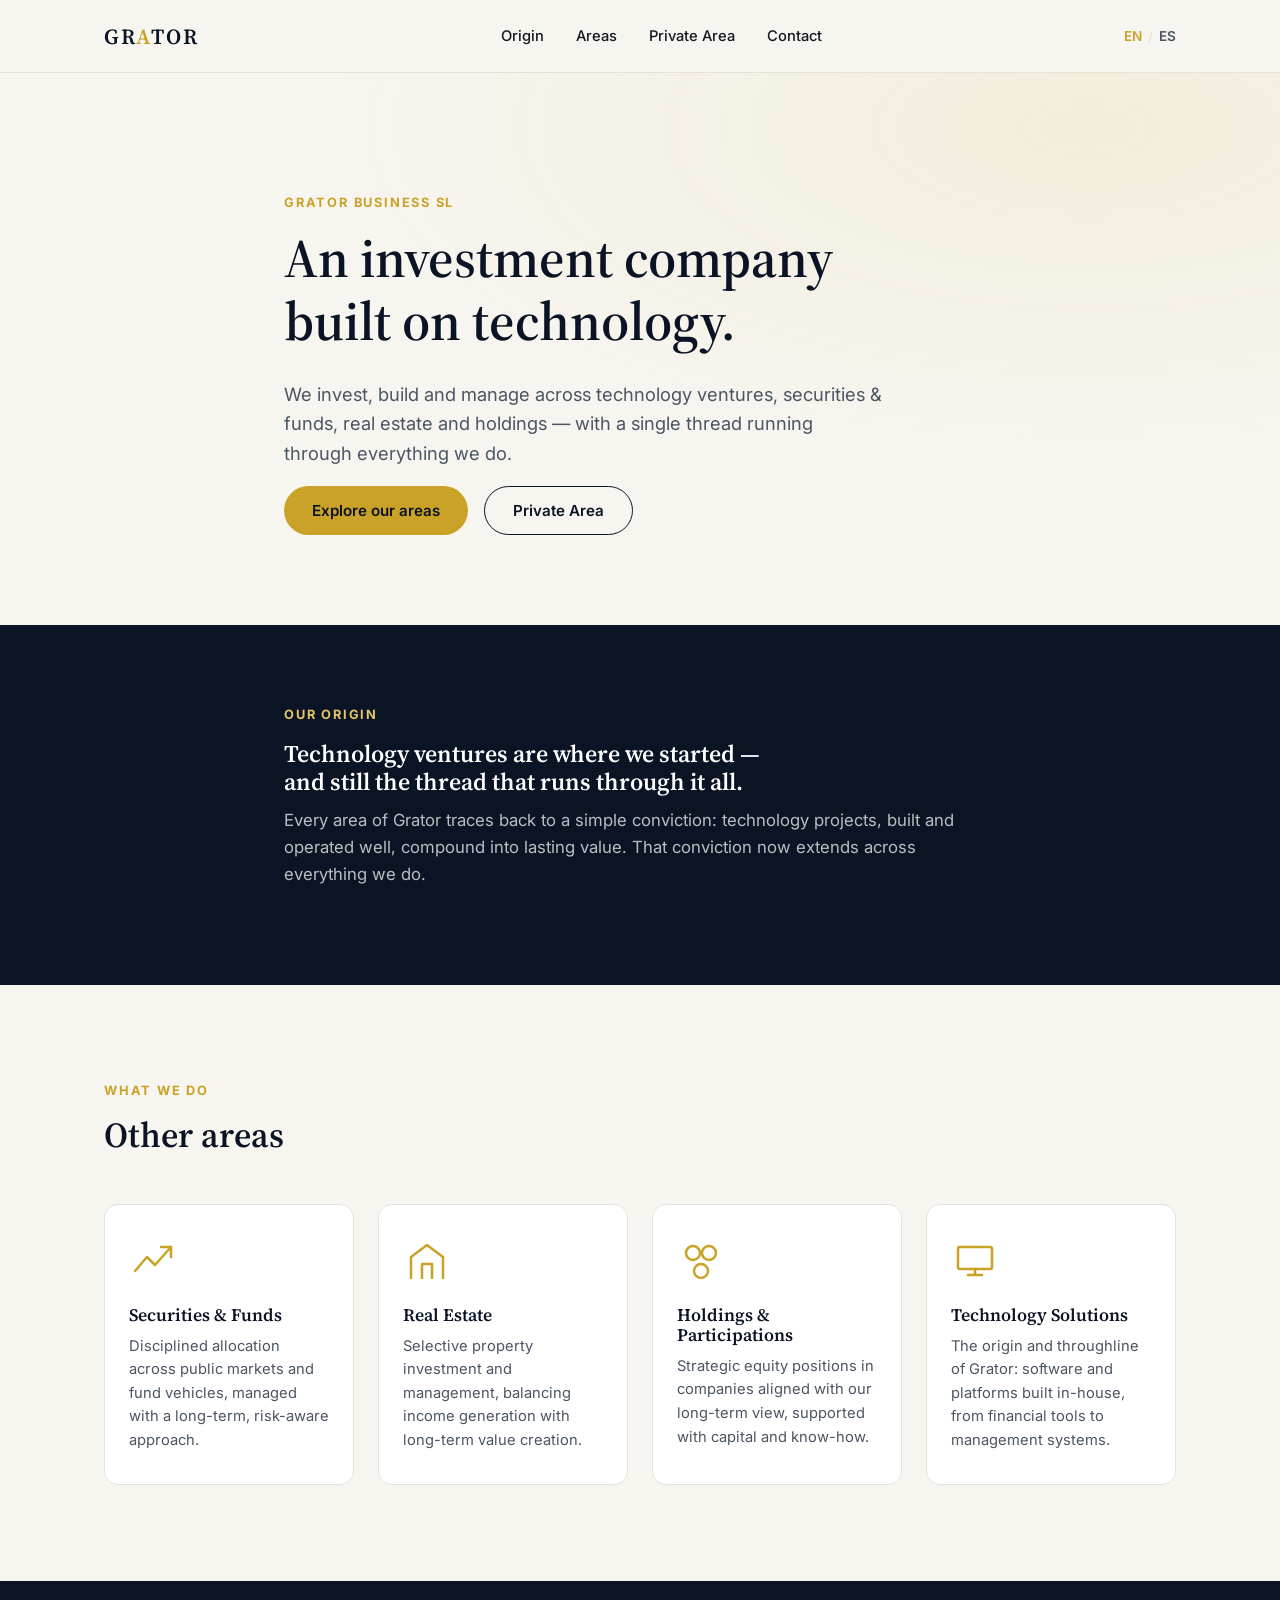
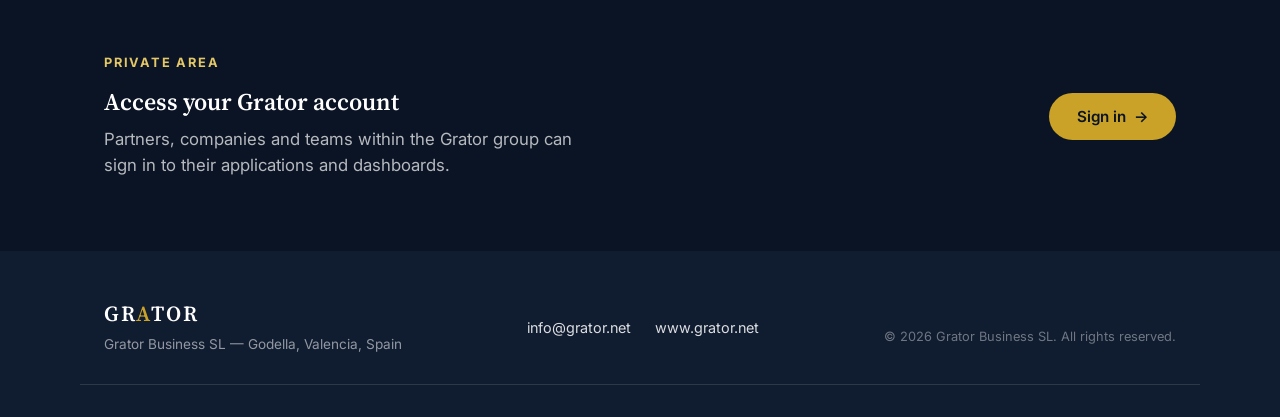
==== index.html @ 90c00764 "Add generic bilingual Grator corporate site (EN default, ES) Static homepage for grator.net based on" ====
<!doctype html>
<html lang="en">
<head>
<meta charset="UTF-8">
<meta name="viewport" content="width=device-width, initial-scale=1">
<title>Grator — Investment Company</title>
<meta name="description" content="Grator is an investment company born from technology ventures, active in securities &amp; funds, real estate, holdings and technology solutions.">
<meta property="og:title" content="Grator — Investment Company">
<meta property="og:description" content="An investment company built on technology. Securities &amp; funds, real estate, holdings and technology solutions.">
<meta property="og:type" content="website">
<link rel="icon" href="data:image/svg+xml,%3Csvg xmlns='http://www.w3.org/2000/svg' viewBox='0 0 64 64'%3E%3Crect width='64' height='64' rx='12' fill='%230B1424'/%3E%3Ctext x='32' y='43' font-family='Georgia,serif' font-size='34' fill='%23C9A227' text-anchor='middle'%3EG%3C/text%3E%3C/svg%3E">
<link rel="preconnect" href="https://fonts.googleapis.com">
<link rel="preconnect" href="https://fonts.gstatic.com" crossorigin>
<link href="https://fonts.googleapis.com/css2?family=Source+Serif+4:wght@500;600&family=Inter:wght@400;500;600;700&display=swap" rel="stylesheet">
<link rel="stylesheet" href="/assets/style.css">
</head>
<body>

<header class="site-header">
  <div class="wrap header-row">
    <a href="/" class="logo">GR<span>A</span>TOR</a>
    <nav class="main-nav" id="mainNav">
      <a href="#origin">Origin</a>
      <a href="#areas">Areas</a>
      <a href="#private">Private Area</a>
      <a href="#contact">Contact</a>
    </nav>
    <div class="header-actions">
      <div class="lang-switch" aria-label="Language selector">
        <a href="/" class="active">EN</a>
        <span>/</span>
        <a href="/es/">ES</a>
      </div>
      <button class="nav-toggle" id="navToggle" aria-label="Toggle menu" aria-expanded="false">
        <span></span><span></span><span></span>
      </button>
    </div>
  </div>
</header>

<main>

  <section class="hero">
    <div class="wrap hero-inner">
      <p class="eyebrow">Grator Business SL</p>
      <h1>An investment company<br>built on technology.</h1>
      <p class="hero-lead">We invest, build and manage across technology ventures, securities &amp; funds, real estate and holdings — with a single thread running through everything we do.</p>
      <div class="hero-actions">
        <a href="#areas" class="btn btn-primary">Explore our areas</a>
        <a href="#private" class="btn btn-ghost">Private Area</a>
      </div>
    </div>
  </section>

  <section id="origin" class="origin">
    <div class="wrap origin-inner">
      <p class="eyebrow">Our origin</p>
      <h2>Technology ventures are where we started —<br>and still the thread that runs through it all.</h2>
      <p class="section-lead">Every area of Grator traces back to a simple conviction: technology projects, built and operated well, compound into lasting value. That conviction now extends across everything we do.</p>
    </div>
  </section>

  <section id="areas" class="areas">
    <div class="wrap">
      <p class="eyebrow">What we do</p>
      <h2>Other areas</h2>
      <div class="area-grid">

        <article class="area-card">
          <div class="area-icon" aria-hidden="true">
            <svg viewBox="0 0 48 48" fill="none"><path d="M6 34 L18 20 L26 28 L42 10" stroke="currentColor" stroke-width="2.5" stroke-linecap="round" stroke-linejoin="round"/><path d="M32 10h10v10" stroke="currentColor" stroke-width="2.5" stroke-linecap="round" stroke-linejoin="round"/></svg>
          </div>
          <h3>Securities &amp; Funds</h3>
          <p>Disciplined allocation across public markets and fund vehicles, managed with a long-term, risk-aware approach.</p>
        </article>

        <article class="area-card">
          <div class="area-icon" aria-hidden="true">
            <svg viewBox="0 0 48 48" fill="none"><path d="M8 42V20L24 8l16 12v22" stroke="currentColor" stroke-width="2.5" stroke-linejoin="round"/><path d="M19 42V27h10v15" stroke="currentColor" stroke-width="2.5" stroke-linejoin="round"/></svg>
          </div>
          <h3>Real Estate</h3>
          <p>Selective property investment and management, balancing income generation with long-term value creation.</p>
        </article>

        <article class="area-card">
          <div class="area-icon" aria-hidden="true">
            <svg viewBox="0 0 48 48" fill="none"><circle cx="16" cy="16" r="7" stroke="currentColor" stroke-width="2.5"/><circle cx="32" cy="16" r="7" stroke="currentColor" stroke-width="2.5"/><circle cx="24" cy="34" r="7" stroke="currentColor" stroke-width="2.5"/></svg>
          </div>
          <h3>Holdings &amp; Participations</h3>
          <p>Strategic equity positions in companies aligned with our long-term view, supported with capital and know-how.</p>
        </article>

        <article class="area-card">
          <div class="area-icon" aria-hidden="true">
            <svg viewBox="0 0 48 48" fill="none"><rect x="7" y="10" width="34" height="22" rx="2" stroke="currentColor" stroke-width="2.5"/><path d="M17 38h14M24 32v6" stroke="currentColor" stroke-width="2.5" stroke-linecap="round"/></svg>
          </div>
          <h3>Technology Solutions</h3>
          <p>The origin and throughline of Grator: software and platforms built in-house, from financial tools to management systems.</p>
        </article>

      </div>
    </div>
  </section>

  <section id="private" class="private-cta">
    <div class="wrap private-inner">
      <div>
        <p class="eyebrow eyebrow-light">Private Area</p>
        <h2>Access your Grator account</h2>
        <p class="section-lead light">Partners, companies and teams within the Grator group can sign in to their applications and dashboards.</p>
      </div>
      <a href="https://cuenta.grator.net" class="btn btn-primary" target="_blank" rel="noopener">Sign in <span aria-hidden="true">&rarr;</span></a>
    </div>
  </section>

</main>

<footer id="contact" class="site-footer">
  <div class="wrap footer-inner">
    <div class="footer-brand">
      <span class="logo">GR<span>A</span>TOR</span>
      <p>Grator Business SL — Godella, Valencia, Spain</p>
    </div>
    <div class="footer-contact">
      <a href="mailto:info@grator.net">info@grator.net</a>
      <a href="https://www.grator.net">www.grator.net</a>
    </div>
    <p class="footer-copy">&copy; <span id="year"></span> Grator Business SL. All rights reserved.</p>
  </div>
</footer>

<script src="/assets/script.js"></script>
</body>
</html>
---- assets/style.css ----
:root{
  --navy: #0B1424;
  --navy-2: #101c30;
  --gold: #C9A227;
  --gold-light: #E4C766;
  --paper: #F7F5F0;
  --ink: #14181f;
  --ink-soft: #4b5563;
  --line: #e6e2d8;
  --radius: 14px;
  --serif: "Source Serif 4", Georgia, serif;
  --sans: "Inter", -apple-system, BlinkMacSystemFont, "Segoe UI", sans-serif;
}

*{box-sizing:border-box;}
html{scroll-behavior:smooth;}
body{
  margin:0;
  font-family:var(--sans);
  color:var(--ink);
  background:var(--paper);
  -webkit-font-smoothing:antialiased;
}
h1,h2,h3{
  font-family:var(--serif);
  font-weight:600;
  line-height:1.15;
  margin:0 0 .5em;
  color:var(--navy);
}
p{line-height:1.6;color:var(--ink-soft);margin:0 0 1em;}
a{color:inherit;text-decoration:none;}
img{max-width:100%;display:block;}

.wrap{
  max-width:1120px;
  margin:0 auto;
  padding:0 24px;
}

/* Header */
.site-header{
  position:sticky;
  top:0;
  z-index:50;
  background:rgba(247,245,240,.9);
  backdrop-filter:blur(8px);
  border-bottom:1px solid var(--line);
}
.header-row{
  display:flex;
  align-items:center;
  justify-content:space-between;
  height:72px;
}
.logo{
  font-family:var(--serif);
  font-weight:600;
  font-size:1.35rem;
  letter-spacing:.08em;
  color:var(--navy);
}
.logo span{color:var(--gold);}
.main-nav{
  display:flex;
  gap:32px;
}
.main-nav a{
  font-size:.92rem;
  font-weight:500;
  color:var(--ink);
  transition:color .15s;
}
.main-nav a:hover{color:var(--gold);}
.header-actions{
  display:flex;
  align-items:center;
  gap:20px;
}
.lang-switch{
  display:flex;
  align-items:center;
  gap:6px;
  font-size:.85rem;
  font-weight:600;
  color:var(--ink-soft);
}
.lang-switch a.active{color:var(--gold);}
.lang-switch span{color:var(--line);}
.nav-toggle{
  display:none;
  flex-direction:column;
  justify-content:center;
  gap:5px;
  width:32px;
  height:32px;
  background:none;
  border:none;
  cursor:pointer;
  padding:0;
}
.nav-toggle span{
  display:block;
  height:2px;
  background:var(--navy);
  border-radius:2px;
}

/* Buttons */
.btn{
  display:inline-flex;
  align-items:center;
  gap:8px;
  padding:14px 28px;
  border-radius:999px;
  font-weight:600;
  font-size:.95rem;
  white-space:nowrap;
  transition:transform .15s, box-shadow .15s, background .15s, color .15s;
}
.btn-primary{
  background:var(--gold);
  color:var(--navy);
}
.btn-primary:hover{
  background:var(--gold-light);
  transform:translateY(-1px);
  box-shadow:0 8px 20px rgba(201,162,39,.35);
}
.btn-ghost{
  background:transparent;
  color:var(--navy);
  border:1.5px solid var(--navy);
}
.btn-ghost:hover{
  background:var(--navy);
  color:#fff;
}
.private-cta .btn-primary{color:var(--navy);}

.eyebrow{
  font-size:.8rem;
  font-weight:700;
  letter-spacing:.14em;
  text-transform:uppercase;
  color:var(--gold);
  margin:0 0 14px;
}
.eyebrow-light{color:var(--gold-light);}

/* Hero */
.hero{
  padding:120px 0 90px;
  background:
    radial-gradient(60% 60% at 85% 10%, rgba(201,162,39,.10), transparent),
    var(--paper);
}
.hero-inner{max-width:760px;}
.hero h1{
  font-size:clamp(2.2rem, 5vw, 3.4rem);
}
.hero-lead{
  font-size:1.15rem;
  max-width:600px;
}
.hero-actions{
  display:flex;
  gap:16px;
  flex-wrap:wrap;
  margin-top:8px;
}

/* Origin */
.origin{
  padding:80px 0;
  background:var(--navy);
}
.origin .eyebrow{color:var(--gold-light);}
.origin h2, .origin p{color:#fff;}
.origin p{color:rgba(255,255,255,.72);}
.origin-inner{max-width:760px;}
.section-lead{font-size:1.05rem;}

/* Areas */
.areas{padding:96px 0;}
.areas > .wrap > h2{font-size:clamp(1.7rem,3vw,2.2rem);}
.area-grid{
  display:grid;
  grid-template-columns:repeat(4,1fr);
  gap:24px;
  margin-top:48px;
}
.area-card{
  background:#fff;
  border:1px solid var(--line);
  border-radius:var(--radius);
  padding:32px 24px;
  transition:transform .18s, box-shadow .18s;
}
.area-card:hover{
  transform:translateY(-4px);
  box-shadow:0 16px 32px rgba(11,20,36,.08);
}
.area-icon{
  width:48px;height:48px;
  color:var(--gold);
  margin-bottom:20px;
}
.area-icon svg{width:100%;height:100%;}
.area-card h3{
  font-size:1.1rem;
  margin-bottom:10px;
}
.area-card p{
  font-size:.92rem;
  margin:0;
}

/* Private CTA */
.private-cta{
  background:var(--navy);
  padding:72px 0;
}
.private-inner{
  display:flex;
  align-items:center;
  justify-content:space-between;
  gap:32px;
  flex-wrap:wrap;
}
.private-cta h2{color:#fff;margin-bottom:10px;}
.section-lead.light{color:rgba(255,255,255,.7);margin:0;max-width:480px;}

/* Footer */
.site-footer{
  background:var(--navy-2);
  padding:48px 0 32px;
}
.footer-inner{
  display:flex;
  flex-wrap:wrap;
  align-items:center;
  justify-content:space-between;
  gap:16px;
  border-bottom:1px solid rgba(255,255,255,.12);
  padding-bottom:28px;
}
.footer-brand .logo{color:#fff;}
.footer-brand p{
  color:rgba(255,255,255,.55);
  font-size:.85rem;
  margin:6px 0 0;
}
.footer-contact{
  display:flex;
  gap:24px;
  font-size:.9rem;
}
.footer-contact a{color:rgba(255,255,255,.85);}
.footer-contact a:hover{color:var(--gold-light);}
.footer-copy{
  color:rgba(255,255,255,.4);
  font-size:.8rem;
  text-align:center;
  margin:20px 0 0;
}

@media (max-width: 860px){
  .area-grid{grid-template-columns:repeat(2,1fr);}
}

@media (max-width: 720px){
  .main-nav{
    position:absolute;
    top:72px;
    left:0;right:0;
    background:var(--paper);
    border-bottom:1px solid var(--line);
    flex-direction:column;
    gap:0;
    padding:8px 24px 16px;
    display:none;
  }
  .main-nav.open{display:flex;}
  .main-nav a{padding:12px 0;border-bottom:1px solid var(--line);}
  .main-nav a:last-child{border-bottom:none;}
  .nav-toggle{display:flex;}
  .private-inner{flex-direction:column;align-items:flex-start;}
}

@media (max-width: 560px){
  .area-grid{grid-template-columns:1fr;}
  .hero{padding:96px 0 64px;}
}
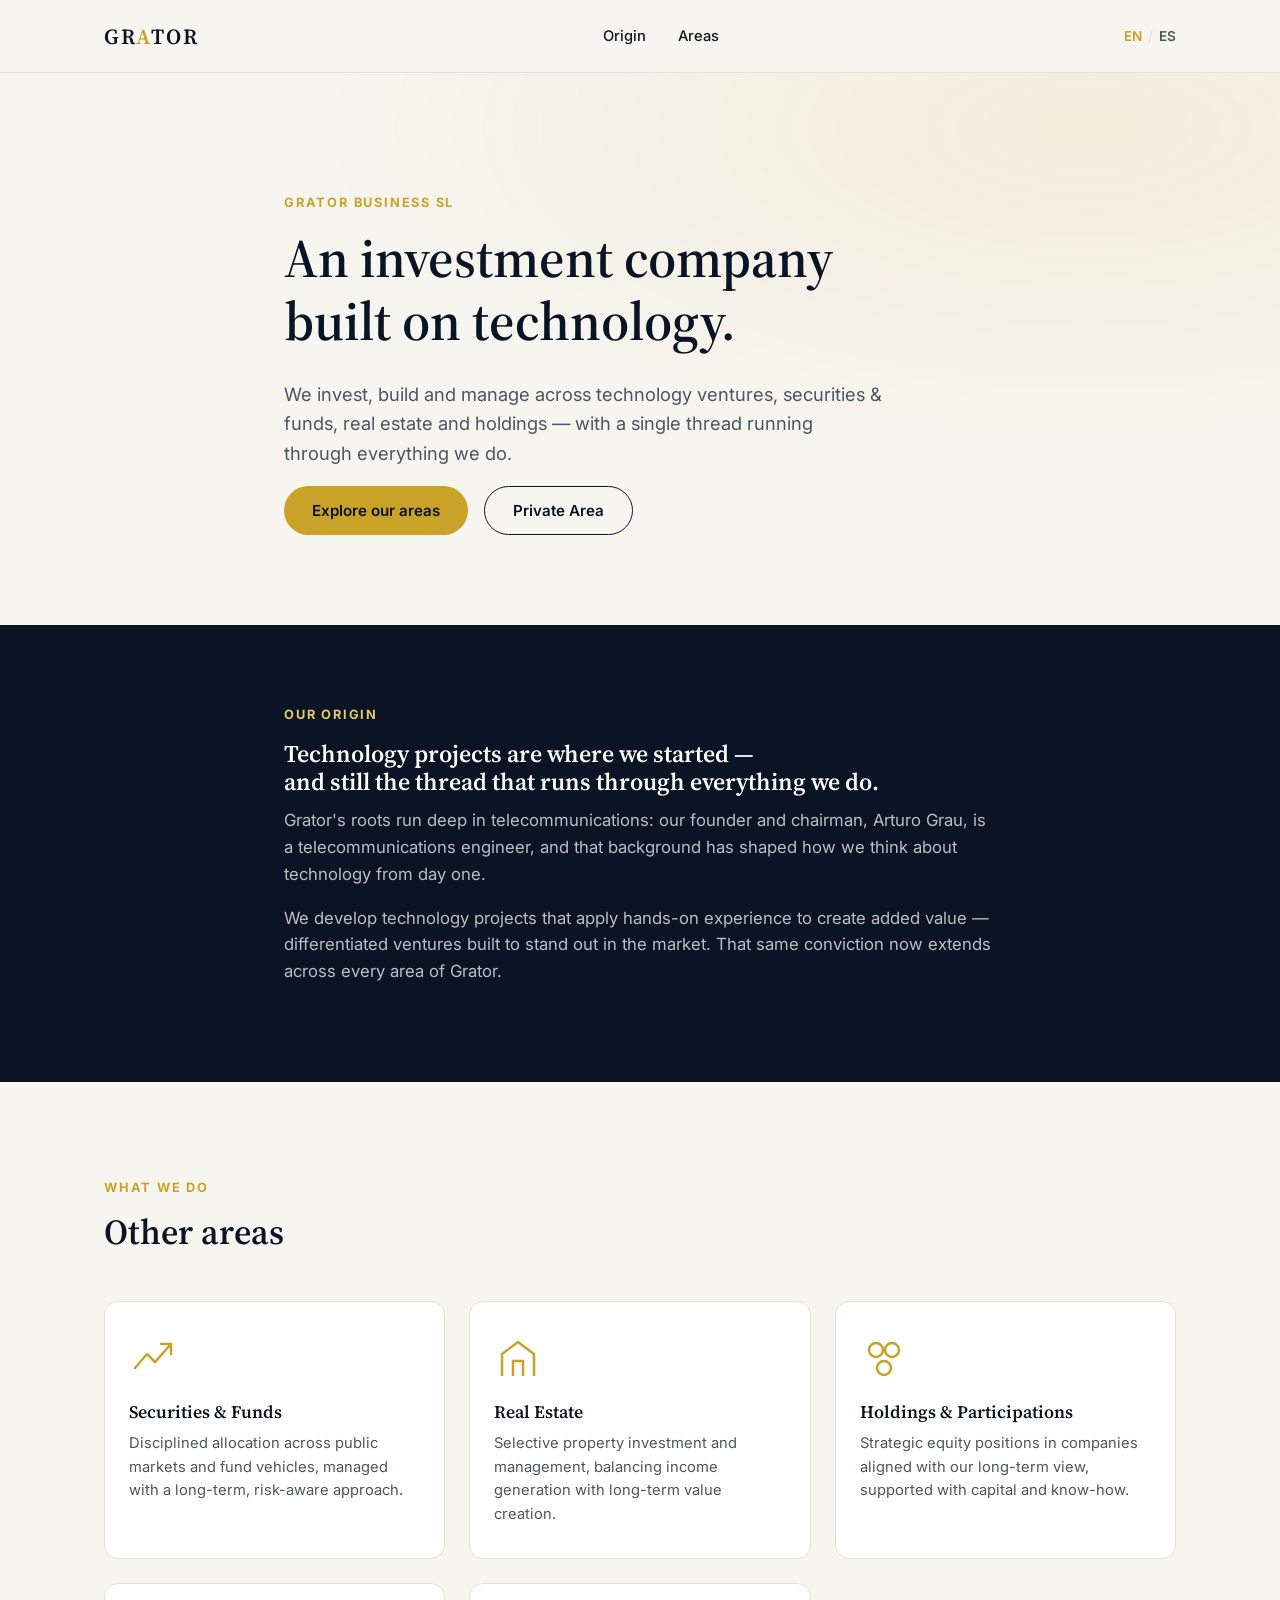
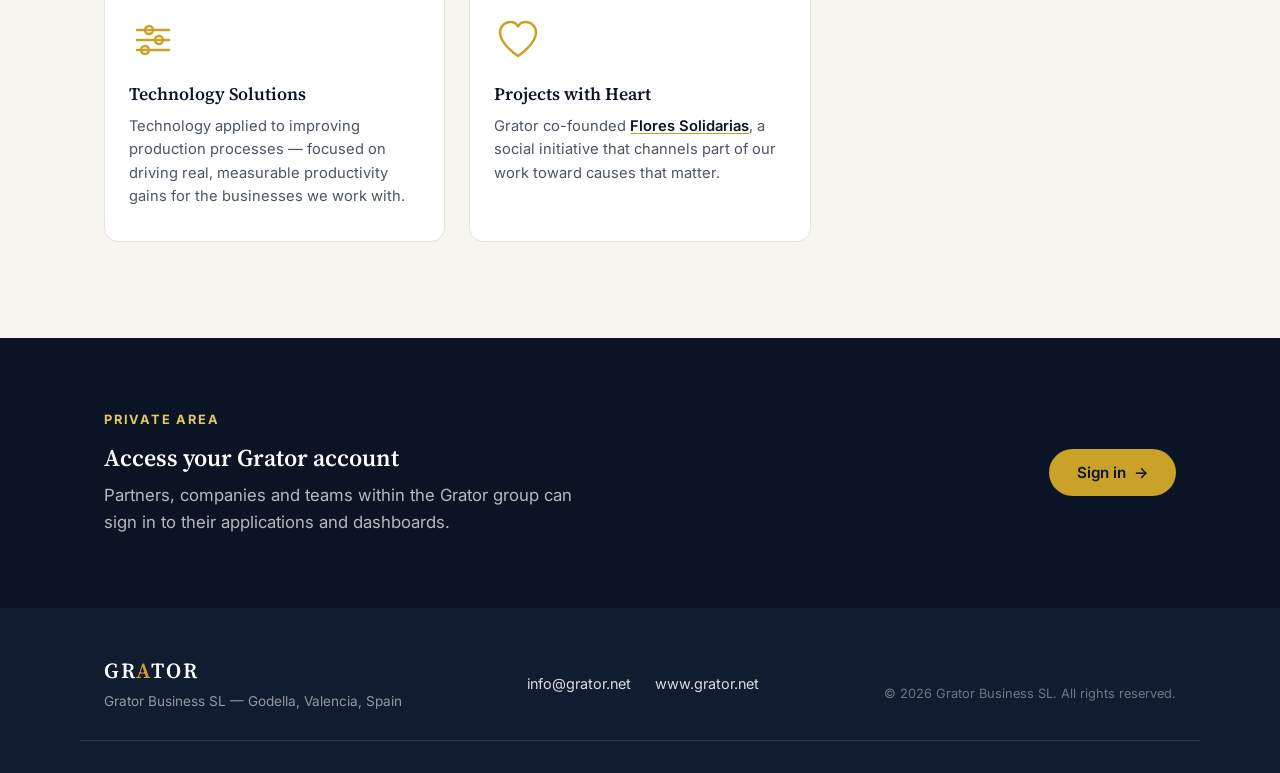
==== commit de564cf3: "Refine content per feedback: origin story, new areas, trim nav - Origin section now covers the telec" ====
--- a/index.html
+++ b/index.html
@@ -22,8 +22,6 @@
     <nav class="main-nav" id="mainNav">
       <a href="#origin">Origin</a>
       <a href="#areas">Areas</a>
-      <a href="#private">Private Area</a>
-      <a href="#contact">Contact</a>
     </nav>
     <div class="header-actions">
       <div class="lang-switch" aria-label="Language selector">
@@ -55,8 +53,9 @@
   <section id="origin" class="origin">
     <div class="wrap origin-inner">
       <p class="eyebrow">Our origin</p>
-      <h2>Technology ventures are where we started —<br>and still the thread that runs through it all.</h2>
-      <p class="section-lead">Every area of Grator traces back to a simple conviction: technology projects, built and operated well, compound into lasting value. That conviction now extends across everything we do.</p>
+      <h2>Technology projects are where we started —<br>and still the thread that runs through everything we do.</h2>
+      <p class="section-lead">Grator's roots run deep in telecommunications: our founder and chairman, Arturo Grau, is a telecommunications engineer, and that background has shaped how we think about technology from day one.</p>
+      <p class="section-lead">We develop technology projects that apply hands-on experience to create added value — differentiated ventures built to stand out in the market. That same conviction now extends across every area of Grator.</p>
     </div>
   </section>
 
@@ -92,10 +91,18 @@
 
         <article class="area-card">
           <div class="area-icon" aria-hidden="true">
-            <svg viewBox="0 0 48 48" fill="none"><rect x="7" y="10" width="34" height="22" rx="2" stroke="currentColor" stroke-width="2.5"/><path d="M17 38h14M24 32v6" stroke="currentColor" stroke-width="2.5" stroke-linecap="round"/></svg>
+            <svg viewBox="0 0 48 48" fill="none"><line x1="8" y1="14" x2="40" y2="14" stroke="currentColor" stroke-width="2.5" stroke-linecap="round"/><circle cx="20" cy="14" r="4" stroke="currentColor" stroke-width="2.5"/><line x1="8" y1="24" x2="40" y2="24" stroke="currentColor" stroke-width="2.5" stroke-linecap="round"/><circle cx="30" cy="24" r="4" stroke="currentColor" stroke-width="2.5"/><line x1="8" y1="34" x2="40" y2="34" stroke="currentColor" stroke-width="2.5" stroke-linecap="round"/><circle cx="16" cy="34" r="4" stroke="currentColor" stroke-width="2.5"/></svg>
           </div>
           <h3>Technology Solutions</h3>
-          <p>The origin and throughline of Grator: software and platforms built in-house, from financial tools to management systems.</p>
+          <p>Technology applied to improving production processes — focused on driving real, measurable productivity gains for the businesses we work with.</p>
+        </article>
+
+        <article class="area-card">
+          <div class="area-icon" aria-hidden="true">
+            <svg viewBox="0 0 48 48" fill="none"><path d="M24 40 C24 40 6 28 6 16.5 C6 10 11 6 16.5 6 C20 6 22.8 8 24 10.5 C25.2 8 28 6 31.5 6 C37 6 42 10 42 16.5 C42 28 24 40 24 40 Z" stroke="currentColor" stroke-width="2.5" stroke-linejoin="round"/></svg>
+          </div>
+          <h3>Projects with Heart</h3>
+          <p>Grator co-founded <a href="https://www.floressolidarias.org" target="_blank" rel="noopener">Flores Solidarias</a>, a social initiative that channels part of our work toward causes that matter.</p>
         </article>
 
       </div>
--- a/assets/style.css
+++ b/assets/style.css
@@ -186,7 +186,7 @@
 .areas > .wrap > h2{font-size:clamp(1.7rem,3vw,2.2rem);}
 .area-grid{
   display:grid;
-  grid-template-columns:repeat(4,1fr);
+  grid-template-columns:repeat(3,1fr);
   gap:24px;
   margin-top:48px;
 }
@@ -215,6 +215,14 @@
   font-size:.92rem;
   margin:0;
 }
+.area-card p a{
+  color:var(--navy);
+  font-weight:600;
+  text-decoration:underline;
+  text-decoration-color:var(--gold);
+  text-underline-offset:2px;
+}
+.area-card p a:hover{color:var(--gold);}
 
 /* Private CTA */
 .private-cta{
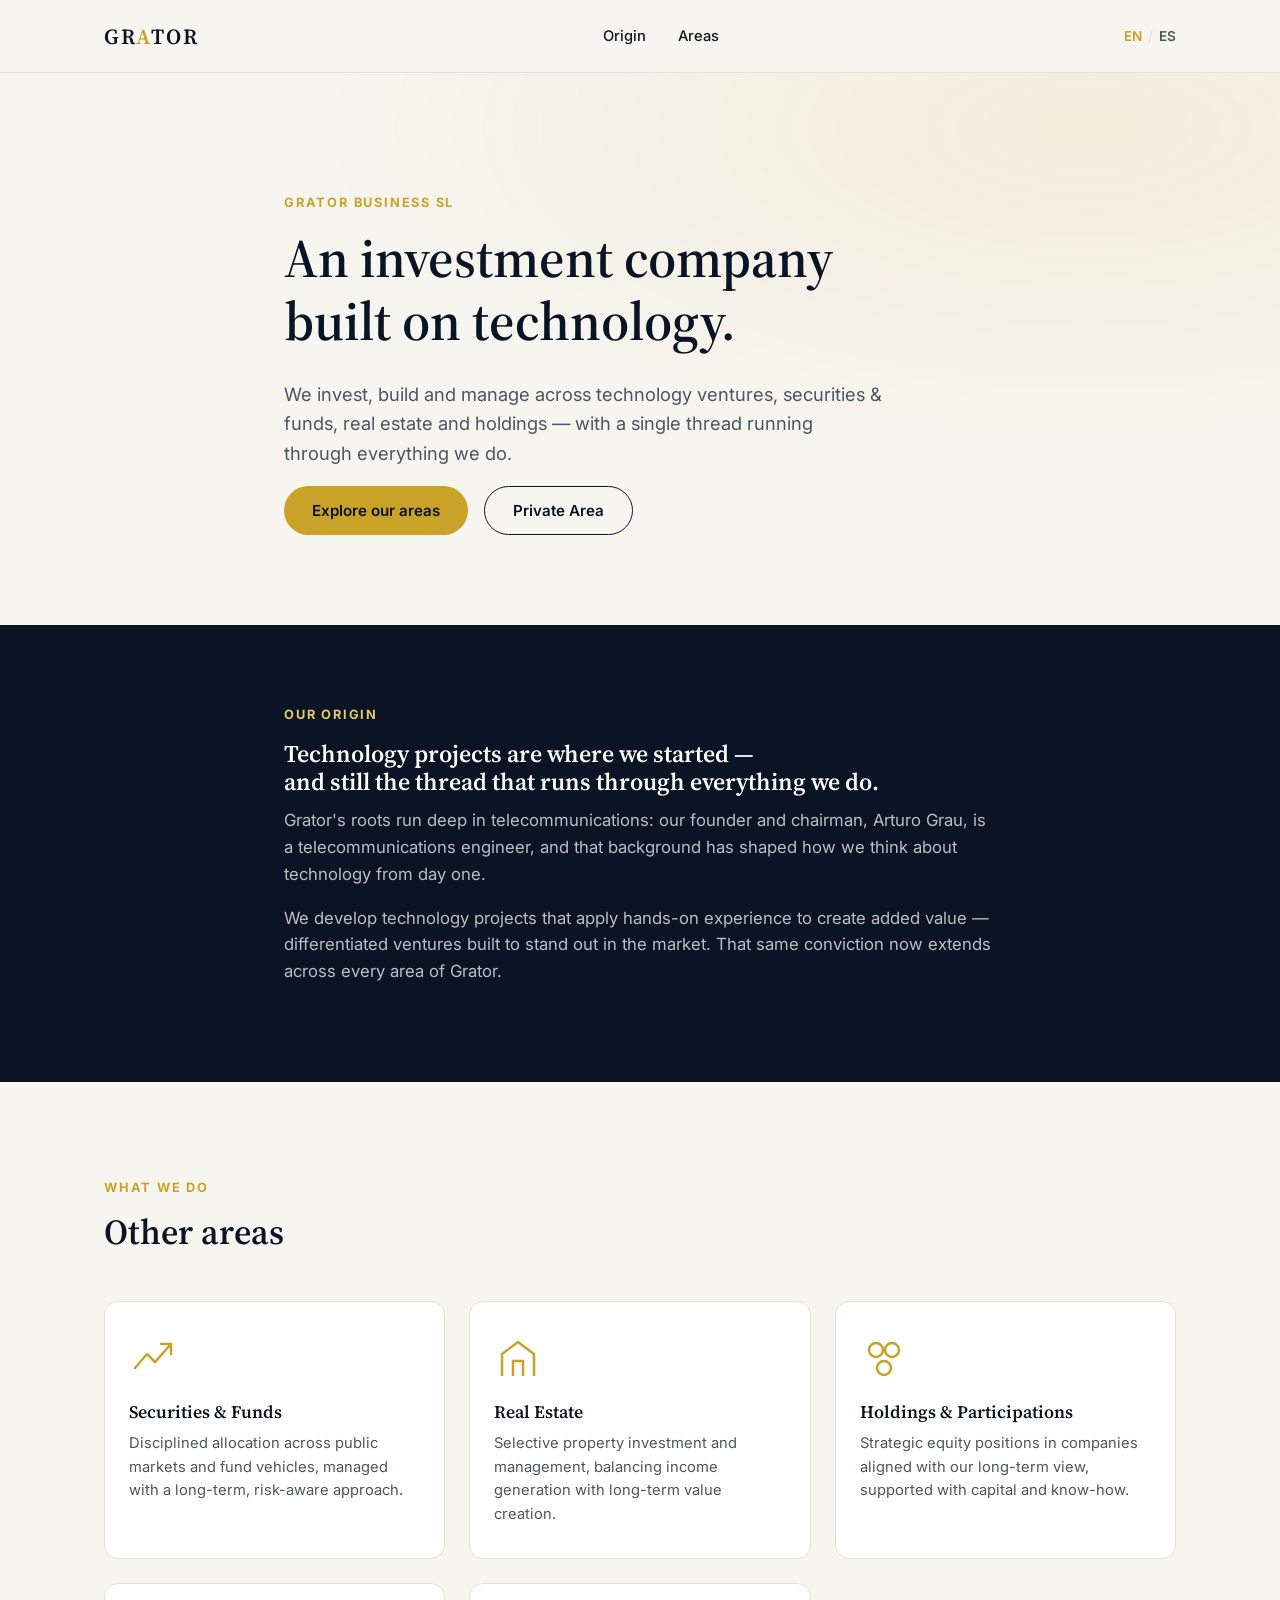
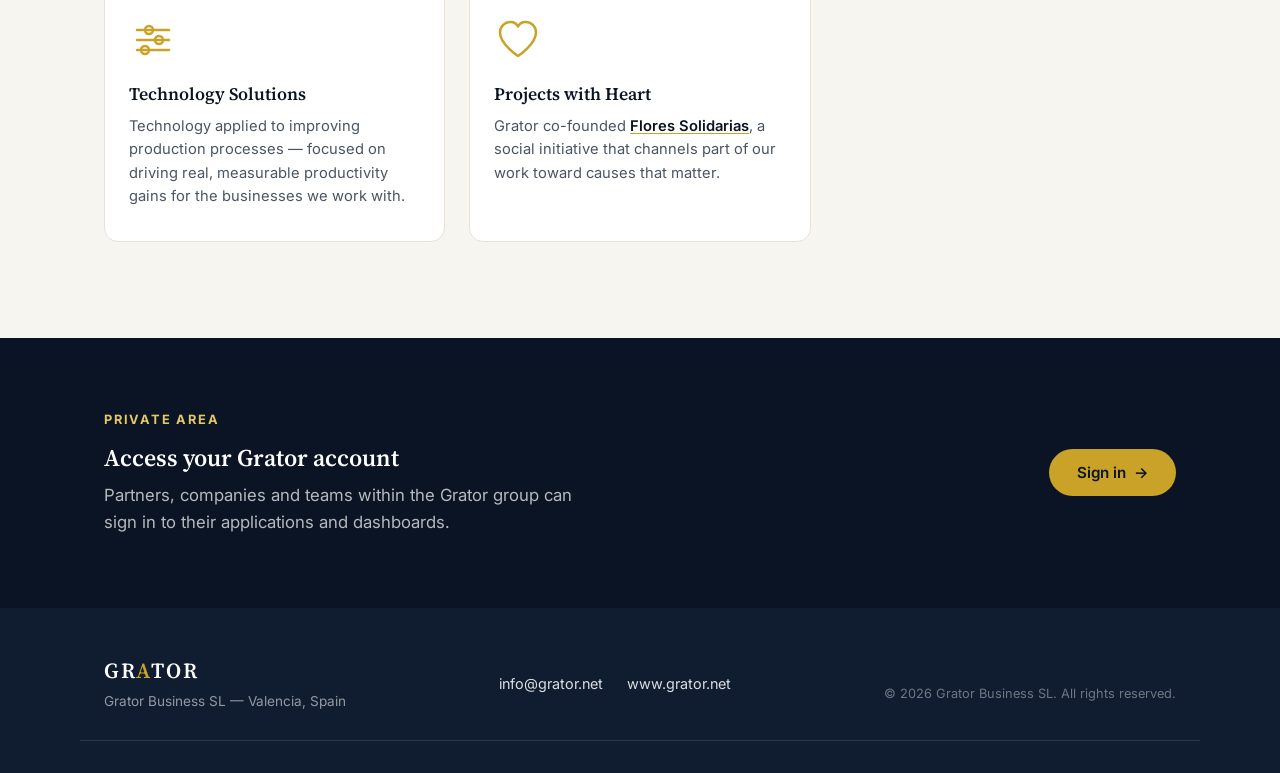
==== commit 2e13c8c6: "Drop city from footer address Co-Authored-By: Claude Sonnet 5 <noreply@anthropic.com> Claude-Session" ====
--- a/index.html
+++ b/index.html
@@ -126,7 +126,7 @@
   <div class="wrap footer-inner">
     <div class="footer-brand">
       <span class="logo">GR<span>A</span>TOR</span>
-      <p>Grator Business SL — Godella, Valencia, Spain</p>
+      <p>Grator Business SL — Valencia, Spain</p>
     </div>
     <div class="footer-contact">
       <a href="mailto:info@grator.net">info@grator.net</a>
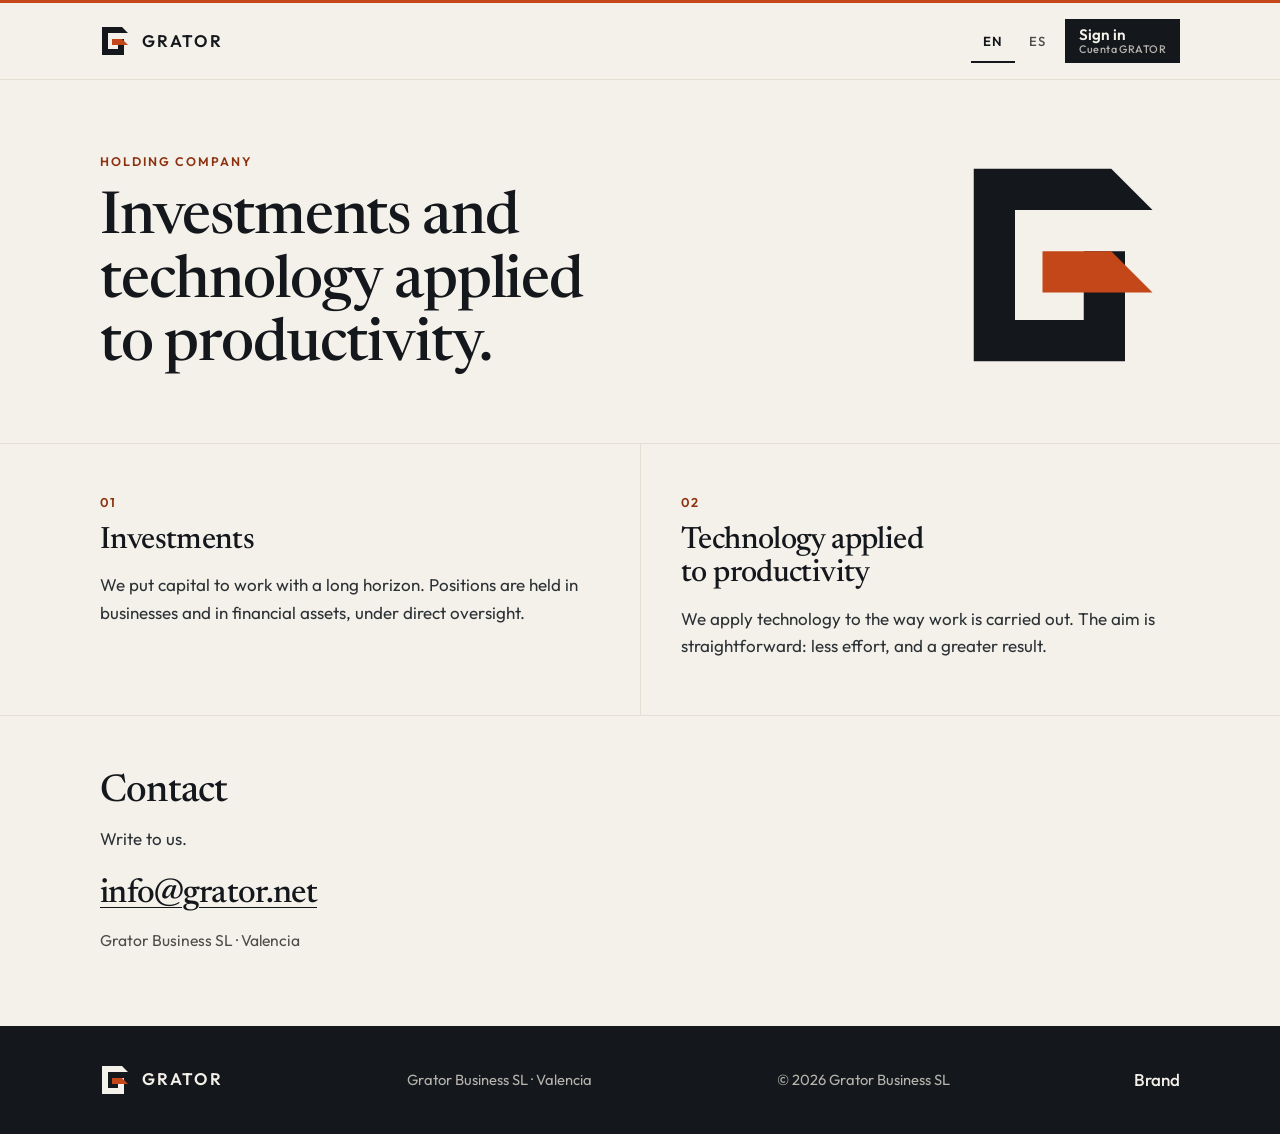
==== commit 0098ab5c: "Replace the site with the Grator holding brand and homepage. Add a geometric straight-line G and wor" ====
--- a/index.html
+++ b/index.html
@@ -1,141 +1,118 @@
 <!doctype html>
 <html lang="en">
 <head>
-<meta charset="UTF-8">
+<meta charset="utf-8">
 <meta name="viewport" content="width=device-width, initial-scale=1">
-<title>Grator — Investment Company</title>
-<meta name="description" content="Grator is an investment company born from technology ventures, active in securities &amp; funds, real estate, holdings and technology solutions.">
-<meta property="og:title" content="Grator — Investment Company">
-<meta property="og:description" content="An investment company built on technology. Securities &amp; funds, real estate, holdings and technology solutions.">
+<title>Grator — Holding company</title>
+<meta name="description" content="Grator Business SL is a holding company in Valencia. Investments, and technology applied to productivity.">
+<meta name="theme-color" content="#F4F1EA">
+<link rel="canonical" href="https://www.grator.net/">
+<link rel="alternate" hreflang="en" href="https://www.grator.net/">
+<link rel="alternate" hreflang="es" href="https://www.grator.net/es/">
+<link rel="alternate" hreflang="x-default" href="https://www.grator.net/">
+<meta property="og:title" content="Grator — Holding company">
+<meta property="og:description" content="Investments and technology applied to productivity.">
 <meta property="og:type" content="website">
-<link rel="icon" href="data:image/svg+xml,%3Csvg xmlns='http://www.w3.org/2000/svg' viewBox='0 0 64 64'%3E%3Crect width='64' height='64' rx='12' fill='%230B1424'/%3E%3Ctext x='32' y='43' font-family='Georgia,serif' font-size='34' fill='%23C9A227' text-anchor='middle'%3EG%3C/text%3E%3C/svg%3E">
-<link rel="preconnect" href="https://fonts.googleapis.com">
-<link rel="preconnect" href="https://fonts.gstatic.com" crossorigin>
-<link href="https://fonts.googleapis.com/css2?family=Source+Serif+4:wght@500;600&family=Inter:wght@400;500;600;700&display=swap" rel="stylesheet">
+<meta property="og:url" content="https://www.grator.net/">
+<meta property="og:image" content="https://www.grator.net/public/brand/og.png">
+<meta property="og:image:width" content="1200">
+<meta property="og:image:height" content="630">
+<meta property="og:locale" content="en_GB">
+<meta property="og:locale:alternate" content="es_ES">
+<meta name="twitter:card" content="summary_large_image">
+<link rel="icon" href="/public/brand/favicon.svg" type="image/svg+xml">
+<link rel="icon" href="/public/brand/favicon-32.png" type="image/png" sizes="32x32">
+<link rel="icon" href="/public/brand/favicon-192.png" type="image/png" sizes="192x192">
+<link rel="apple-touch-icon" href="/public/brand/apple-touch-icon.png">
+<link rel="preload" href="/assets/fonts/newsreader-latin.woff2" as="font" type="font/woff2" crossorigin>
+<link rel="preload" href="/assets/fonts/outfit-latin.woff2" as="font" type="font/woff2" crossorigin>
 <link rel="stylesheet" href="/assets/style.css">
+<script type="application/ld+json">
+{
+  "@context": "https://schema.org",
+  "@type": "Organization",
+  "name": "Grator Business SL",
+  "url": "https://www.grator.net/",
+  "logo": "https://www.grator.net/public/brand/favicon-512.png",
+  "email": "info@grator.net",
+  "address": {
+    "@type": "PostalAddress",
+    "addressLocality": "Valencia",
+    "addressCountry": "ES"
+  }
+}
+</script>
 </head>
 <body>
-
+<a class="skip" href="#content">Skip to content</a>
 <header class="site-header">
   <div class="wrap header-row">
-    <a href="/" class="logo">GR<span>A</span>TOR</a>
-    <nav class="main-nav" id="mainNav">
-      <a href="#origin">Origin</a>
-      <a href="#areas">Areas</a>
-    </nav>
-    <div class="header-actions">
-      <div class="lang-switch" aria-label="Language selector">
-        <a href="/" class="active">EN</a>
-        <span>/</span>
-        <a href="/es/">ES</a>
-      </div>
-      <button class="nav-toggle" id="navToggle" aria-label="Toggle menu" aria-expanded="false">
-        <span></span><span></span><span></span>
-      </button>
+    <a class="brand" href="/">
+      <img src="/public/brand/symbol.svg" alt="" width="32" height="32">
+      <span class="brand-name">GRATOR</span>
+    </a>
+    <div class="header-tools">
+      <nav class="langs" aria-label="Language">
+        <a href="/" hreflang="en" lang="en" aria-current="true">EN</a>
+        <a href="/es/" hreflang="es" lang="es">ES</a>
+      </nav>
+      <a class="signin" href="https://cuenta.grator.net" aria-label="Sign in to Cuenta GRATOR">
+        <span class="signin-label">Sign in</span>
+        <span class="signin-account">Cuenta GRATOR</span>
+      </a>
     </div>
   </div>
 </header>
 
-<main>
-
+<main id="content">
   <section class="hero">
-    <div class="wrap hero-inner">
-      <p class="eyebrow">Grator Business SL</p>
-      <h1>An investment company<br>built on technology.</h1>
-      <p class="hero-lead">We invest, build and manage across technology ventures, securities &amp; funds, real estate and holdings — with a single thread running through everything we do.</p>
-      <div class="hero-actions">
-        <a href="#areas" class="btn btn-primary">Explore our areas</a>
-        <a href="#private" class="btn btn-ghost">Private Area</a>
+    <div class="wrap hero-grid">
+      <div>
+        <p class="kicker">Holding company</p>
+        <h1>Investments and technology applied to productivity.</h1>
       </div>
+      <img class="hero-mark" src="/public/brand/symbol.svg" alt="" width="220" height="220">
     </div>
   </section>
 
-  <section id="origin" class="origin">
-    <div class="wrap origin-inner">
-      <p class="eyebrow">Our origin</p>
-      <h2>Technology projects are where we started —<br>and still the thread that runs through everything we do.</h2>
-      <p class="section-lead">Grator's roots run deep in telecommunications: our founder and chairman, Arturo Grau, is a telecommunications engineer, and that background has shaped how we think about technology from day one.</p>
-      <p class="section-lead">We develop technology projects that apply hands-on experience to create added value — differentiated ventures built to stand out in the market. That same conviction now extends across every area of Grator.</p>
+  <div class="band">
+    <div class="wrap areas">
+      <article class="area">
+        <span class="num">01</span>
+        <h2>Investments</h2>
+        <p>We put capital to work with a long horizon. Positions are held in businesses and in financial assets, under direct oversight.</p>
+      </article>
+      <article class="area">
+        <span class="num">02</span>
+        <h2>Technology applied to productivity</h2>
+        <p>We apply technology to the way work is carried out. The aim is straightforward: less effort, and a greater result.</p>
+      </article>
     </div>
-  </section>
+  </div>
 
-  <section id="areas" class="areas">
-    <div class="wrap">
-      <p class="eyebrow">What we do</p>
-      <h2>Other areas</h2>
-      <div class="area-grid">
-
-        <article class="area-card">
-          <div class="area-icon" aria-hidden="true">
-            <svg viewBox="0 0 48 48" fill="none"><path d="M6 34 L18 20 L26 28 L42 10" stroke="currentColor" stroke-width="2.5" stroke-linecap="round" stroke-linejoin="round"/><path d="M32 10h10v10" stroke="currentColor" stroke-width="2.5" stroke-linecap="round" stroke-linejoin="round"/></svg>
-          </div>
-          <h3>Securities &amp; Funds</h3>
-          <p>Disciplined allocation across public markets and fund vehicles, managed with a long-term, risk-aware approach.</p>
-        </article>
-
-        <article class="area-card">
-          <div class="area-icon" aria-hidden="true">
-            <svg viewBox="0 0 48 48" fill="none"><path d="M8 42V20L24 8l16 12v22" stroke="currentColor" stroke-width="2.5" stroke-linejoin="round"/><path d="M19 42V27h10v15" stroke="currentColor" stroke-width="2.5" stroke-linejoin="round"/></svg>
-          </div>
-          <h3>Real Estate</h3>
-          <p>Selective property investment and management, balancing income generation with long-term value creation.</p>
-        </article>
-
-        <article class="area-card">
-          <div class="area-icon" aria-hidden="true">
-            <svg viewBox="0 0 48 48" fill="none"><circle cx="16" cy="16" r="7" stroke="currentColor" stroke-width="2.5"/><circle cx="32" cy="16" r="7" stroke="currentColor" stroke-width="2.5"/><circle cx="24" cy="34" r="7" stroke="currentColor" stroke-width="2.5"/></svg>
-          </div>
-          <h3>Holdings &amp; Participations</h3>
-          <p>Strategic equity positions in companies aligned with our long-term view, supported with capital and know-how.</p>
-        </article>
-
-        <article class="area-card">
-          <div class="area-icon" aria-hidden="true">
-            <svg viewBox="0 0 48 48" fill="none"><line x1="8" y1="14" x2="40" y2="14" stroke="currentColor" stroke-width="2.5" stroke-linecap="round"/><circle cx="20" cy="14" r="4" stroke="currentColor" stroke-width="2.5"/><line x1="8" y1="24" x2="40" y2="24" stroke="currentColor" stroke-width="2.5" stroke-linecap="round"/><circle cx="30" cy="24" r="4" stroke="currentColor" stroke-width="2.5"/><line x1="8" y1="34" x2="40" y2="34" stroke="currentColor" stroke-width="2.5" stroke-linecap="round"/><circle cx="16" cy="34" r="4" stroke="currentColor" stroke-width="2.5"/></svg>
-          </div>
-          <h3>Technology Solutions</h3>
-          <p>Technology applied to improving production processes — focused on driving real, measurable productivity gains for the businesses we work with.</p>
-        </article>
-
-        <article class="area-card">
-          <div class="area-icon" aria-hidden="true">
-            <svg viewBox="0 0 48 48" fill="none"><path d="M24 40 C24 40 6 28 6 16.5 C6 10 11 6 16.5 6 C20 6 22.8 8 24 10.5 C25.2 8 28 6 31.5 6 C37 6 42 10 42 16.5 C42 28 24 40 24 40 Z" stroke="currentColor" stroke-width="2.5" stroke-linejoin="round"/></svg>
-          </div>
-          <h3>Projects with Heart</h3>
-          <p>Grator co-founded <a href="https://www.floressolidarias.org" target="_blank" rel="noopener">Flores Solidarias</a>, a social initiative that channels part of our work toward causes that matter.</p>
-        </article>
-
-      </div>
-    </div>
-  </section>
-
-  <section id="private" class="private-cta">
-    <div class="wrap private-inner">
-      <div>
-        <p class="eyebrow eyebrow-light">Private Area</p>
-        <h2>Access your Grator account</h2>
-        <p class="section-lead light">Partners, companies and teams within the Grator group can sign in to their applications and dashboards.</p>
-      </div>
-      <a href="https://cuenta.grator.net" class="btn btn-primary" target="_blank" rel="noopener">Sign in <span aria-hidden="true">&rarr;</span></a>
-    </div>
-  </section>
-
+  <div class="band">
+    <section class="wrap contact" aria-labelledby="contact-title">
+      <h2 id="contact-title">Contact</h2>
+      <p class="lede">Write to us.</p>
+      <a class="mail" href="mailto:info@grator.net">info@grator.net</a>
+      <p class="place">Grator Business SL · Valencia</p>
+    </section>
+  </div>
 </main>
 
-<footer id="contact" class="site-footer">
-  <div class="wrap footer-inner">
-    <div class="footer-brand">
-      <span class="logo">GR<span>A</span>TOR</span>
-      <p>Grator Business SL — Valencia, Spain</p>
-    </div>
-    <div class="footer-contact">
-      <a href="mailto:info@grator.net">info@grator.net</a>
-      <a href="https://www.grator.net">www.grator.net</a>
-    </div>
-    <p class="footer-copy">&copy; <span id="year"></span> Grator Business SL. All rights reserved.</p>
+<footer class="site-footer">
+  <div class="wrap footer-row">
+    <a class="brand" href="/">
+      <img src="/public/brand/symbol-dark.svg" alt="" width="28" height="28">
+      <span class="brand-name">GRATOR</span>
+    </a>
+    <p class="footer-meta">Grator Business SL · Valencia</p>
+    <p class="footer-meta">© <span id="year">2026</span> Grator Business SL</p>
+    <a class="footer-link" href="/brand/">Brand</a>
   </div>
 </footer>
-
-<script src="/assets/script.js"></script>
+<script>
+document.getElementById("year").textContent = String(new Date().getFullYear());
+</script>
 </body>
 </html>
--- a/assets/style.css
+++ b/assets/style.css
@@ -1,302 +1,578 @@
-:root{
-  --navy: #0B1424;
-  --navy-2: #101c30;
-  --gold: #C9A227;
-  --gold-light: #E4C766;
-  --paper: #F7F5F0;
-  --ink: #14181f;
-  --ink-soft: #4b5563;
-  --line: #e6e2d8;
-  --radius: 14px;
-  --serif: "Source Serif 4", Georgia, serif;
-  --sans: "Inter", -apple-system, BlinkMacSystemFont, "Segoe UI", sans-serif;
-}
-
-*{box-sizing:border-box;}
-html{scroll-behavior:smooth;}
-body{
-  margin:0;
-  font-family:var(--sans);
-  color:var(--ink);
-  background:var(--paper);
-  -webkit-font-smoothing:antialiased;
-}
-h1,h2,h3{
-  font-family:var(--serif);
-  font-weight:600;
-  line-height:1.15;
-  margin:0 0 .5em;
-  color:var(--navy);
-}
-p{line-height:1.6;color:var(--ink-soft);margin:0 0 1em;}
-a{color:inherit;text-decoration:none;}
-img{max-width:100%;display:block;}
-
-.wrap{
-  max-width:1120px;
-  margin:0 auto;
-  padding:0 24px;
+@font-face {
+  font-family: "Outfit";
+  font-style: normal;
+  font-weight: 100 900;
+  font-display: swap;
+  src: url("/assets/fonts/outfit-latin.woff2") format("woff2");
+  unicode-range: U+0000-00FF, U+0131, U+0152-0153, U+02BB-02BC, U+02C6, U+02DA, U+02DC, U+0304, U+0308, U+0329, U+2000-206F, U+20AC, U+2122, U+2191, U+2193, U+2212, U+2215, U+FEFF, U+FFFD;
+}
+
+@font-face {
+  font-family: "Newsreader";
+  font-style: normal;
+  font-weight: 200 800;
+  font-display: swap;
+  src: url("/assets/fonts/newsreader-latin.woff2") format("woff2");
+  unicode-range: U+0000-00FF, U+0131, U+0152-0153, U+02BB-02BC, U+02C6, U+02DA, U+02DC, U+0304, U+0308, U+0329, U+2000-206F, U+20AC, U+2122, U+2191, U+2193, U+2212, U+2215, U+FEFF, U+FFFD;
+}
+
+:root {
+  --ink: #14171b;
+  --bone: #f4f1ea;
+  --paper: #fbfaf7;
+  --oxide: #c4471a;
+  --oxide-deep: #8c3210;
+  --graphite: #2c3136;
+  --stone: #4e4c48;
+  --line: #e4ded3;
+  --mist: #b7b4ae;
+  --serif: "Newsreader", "Iowan Old Style", Palatino, "Palatino Linotype", serif;
+  --sans: "Outfit", "Avenir Next", "Segoe UI", sans-serif;
+  --wrap: 1080px;
+  --pad: 28px;
+  color-scheme: light;
+}
+
+*,
+*::before,
+*::after { box-sizing: border-box; }
+
+html { scroll-behavior: smooth; }
+
+body {
+  margin: 0;
+  background: var(--bone);
+  color: var(--ink);
+  font-family: var(--sans);
+  font-size: 1.0625rem;
+  font-weight: 400;
+  line-height: 1.6;
+  -webkit-font-smoothing: antialiased;
+  text-rendering: optimizeLegibility;
+}
+
+img { max-width: 100%; height: auto; display: block; }
+
+h1, h2, h3 {
+  font-family: var(--serif);
+  font-weight: 500;
+  font-optical-sizing: auto;
+  line-height: 1.08;
+  letter-spacing: -0.02em;
+  margin: 0;
+  color: var(--ink);
+}
+
+p { margin: 0; }
+
+a { color: inherit; }
+
+:focus { outline: none; }
+
+:focus-visible {
+  outline: 2px solid var(--oxide);
+  outline-offset: 3px;
+}
+
+::selection {
+  background: var(--ink);
+  color: var(--bone);
+}
+
+.skip {
+  position: absolute;
+  left: 12px;
+  top: 0;
+  transform: translateY(-120%);
+  background: var(--ink);
+  color: var(--bone);
+  padding: 10px 14px;
+  z-index: 20;
+  font-weight: 600;
+}
+
+.skip:focus { transform: none; }
+
+.wrap {
+  width: min(var(--wrap), calc(100% - var(--pad) * 2));
+  margin-inline: auto;
+}
+
+.sr-only {
+  position: absolute;
+  width: 1px;
+  height: 1px;
+  padding: 0;
+  margin: -1px;
+  overflow: hidden;
+  clip: rect(0, 0, 0, 0);
+  white-space: nowrap;
+  border: 0;
 }
 
 /* Header */
-.site-header{
-  position:sticky;
-  top:0;
-  z-index:50;
-  background:rgba(247,245,240,.9);
-  backdrop-filter:blur(8px);
-  border-bottom:1px solid var(--line);
-}
-.header-row{
-  display:flex;
-  align-items:center;
-  justify-content:space-between;
-  height:72px;
-}
-.logo{
-  font-family:var(--serif);
-  font-weight:600;
-  font-size:1.35rem;
-  letter-spacing:.08em;
-  color:var(--navy);
-}
-.logo span{color:var(--gold);}
-.main-nav{
-  display:flex;
-  gap:32px;
-}
-.main-nav a{
-  font-size:.92rem;
-  font-weight:500;
-  color:var(--ink);
-  transition:color .15s;
-}
-.main-nav a:hover{color:var(--gold);}
-.header-actions{
-  display:flex;
-  align-items:center;
-  gap:20px;
-}
-.lang-switch{
-  display:flex;
-  align-items:center;
-  gap:6px;
-  font-size:.85rem;
-  font-weight:600;
-  color:var(--ink-soft);
-}
-.lang-switch a.active{color:var(--gold);}
-.lang-switch span{color:var(--line);}
-.nav-toggle{
-  display:none;
-  flex-direction:column;
-  justify-content:center;
-  gap:5px;
-  width:32px;
-  height:32px;
-  background:none;
-  border:none;
-  cursor:pointer;
-  padding:0;
-}
-.nav-toggle span{
-  display:block;
-  height:2px;
-  background:var(--navy);
-  border-radius:2px;
-}
-
-/* Buttons */
-.btn{
-  display:inline-flex;
-  align-items:center;
-  gap:8px;
-  padding:14px 28px;
-  border-radius:999px;
-  font-weight:600;
-  font-size:.95rem;
-  white-space:nowrap;
-  transition:transform .15s, box-shadow .15s, background .15s, color .15s;
-}
-.btn-primary{
-  background:var(--gold);
-  color:var(--navy);
-}
-.btn-primary:hover{
-  background:var(--gold-light);
-  transform:translateY(-1px);
-  box-shadow:0 8px 20px rgba(201,162,39,.35);
-}
-.btn-ghost{
-  background:transparent;
-  color:var(--navy);
-  border:1.5px solid var(--navy);
-}
-.btn-ghost:hover{
-  background:var(--navy);
-  color:#fff;
-}
-.private-cta .btn-primary{color:var(--navy);}
-
-.eyebrow{
-  font-size:.8rem;
-  font-weight:700;
-  letter-spacing:.14em;
-  text-transform:uppercase;
-  color:var(--gold);
-  margin:0 0 14px;
-}
-.eyebrow-light{color:var(--gold-light);}
+.site-header {
+  position: sticky;
+  top: 0;
+  z-index: 10;
+  background: var(--bone);
+  border-top: 3px solid var(--oxide);
+  border-bottom: 1px solid var(--line);
+}
+
+.header-row {
+  min-height: 76px;
+  display: flex;
+  align-items: center;
+  justify-content: space-between;
+  gap: 16px;
+}
+
+.brand {
+  display: inline-flex;
+  align-items: center;
+  gap: 10px;
+  text-decoration: none;
+  color: var(--ink);
+  min-height: 44px;
+}
+
+.brand img { width: 32px; height: 32px; }
+
+.brand-name {
+  font-weight: 600;
+  font-size: 1.05rem;
+  letter-spacing: 0.14em;
+  line-height: 1;
+}
+
+.header-tools {
+  display: flex;
+  align-items: center;
+  gap: 6px;
+}
+
+.langs {
+  display: flex;
+  align-items: center;
+}
+
+.langs a {
+  display: inline-flex;
+  align-items: center;
+  justify-content: center;
+  min-width: 44px;
+  min-height: 44px;
+  text-decoration: none;
+  font-size: 0.82rem;
+  font-weight: 500;
+  letter-spacing: 0.08em;
+  color: var(--stone);
+}
+
+.langs a[aria-current="true"] {
+  color: var(--ink);
+  font-weight: 600;
+  box-shadow: inset 0 -2px 0 var(--ink);
+}
+
+.signin {
+  display: inline-flex;
+  flex-direction: column;
+  justify-content: center;
+  min-height: 44px;
+  padding: 6px 14px 7px;
+  background: var(--ink);
+  color: var(--bone);
+  text-decoration: none;
+  line-height: 1.15;
+  white-space: nowrap;
+}
+
+.signin:hover { background: var(--oxide-deep); }
+
+.signin-label {
+  font-weight: 600;
+  font-size: 0.95rem;
+}
+
+.signin-account {
+  font-size: 0.68rem;
+  font-weight: 500;
+  letter-spacing: 0.04em;
+  color: var(--mist);
+}
+
+.signin:hover .signin-account { color: var(--bone); }
 
 /* Hero */
-.hero{
-  padding:120px 0 90px;
-  background:
-    radial-gradient(60% 60% at 85% 10%, rgba(201,162,39,.10), transparent),
-    var(--paper);
-}
-.hero-inner{max-width:760px;}
-.hero h1{
-  font-size:clamp(2.2rem, 5vw, 3.4rem);
-}
-.hero-lead{
-  font-size:1.15rem;
-  max-width:600px;
-}
-.hero-actions{
-  display:flex;
-  gap:16px;
-  flex-wrap:wrap;
-  margin-top:8px;
-}
-
-/* Origin */
-.origin{
-  padding:80px 0;
-  background:var(--navy);
-}
-.origin .eyebrow{color:var(--gold-light);}
-.origin h2, .origin p{color:#fff;}
-.origin p{color:rgba(255,255,255,.72);}
-.origin-inner{max-width:760px;}
-.section-lead{font-size:1.05rem;}
+.hero { padding: 72px 0 64px; }
+
+.hero-grid {
+  display: grid;
+  grid-template-columns: minmax(0, 1fr) auto;
+  gap: 48px;
+  align-items: center;
+}
+
+.kicker {
+  margin: 0 0 16px;
+  font-size: 0.78rem;
+  font-weight: 600;
+  letter-spacing: 0.16em;
+  text-transform: uppercase;
+  color: var(--oxide-deep);
+}
+
+.hero h1 {
+  font-size: clamp(2rem, 4.6vw, 4.15rem);
+  max-width: 12em;
+  text-wrap: balance;
+}
+
+.hero-mark {
+  width: min(220px, 26vw);
+  height: auto;
+}
 
 /* Areas */
-.areas{padding:96px 0;}
-.areas > .wrap > h2{font-size:clamp(1.7rem,3vw,2.2rem);}
-.area-grid{
-  display:grid;
-  grid-template-columns:repeat(3,1fr);
-  gap:24px;
-  margin-top:48px;
-}
-.area-card{
-  background:#fff;
-  border:1px solid var(--line);
-  border-radius:var(--radius);
-  padding:32px 24px;
-  transition:transform .18s, box-shadow .18s;
-}
-.area-card:hover{
-  transform:translateY(-4px);
-  box-shadow:0 16px 32px rgba(11,20,36,.08);
-}
-.area-icon{
-  width:48px;height:48px;
-  color:var(--gold);
-  margin-bottom:20px;
-}
-.area-icon svg{width:100%;height:100%;}
-.area-card h3{
-  font-size:1.1rem;
-  margin-bottom:10px;
-}
-.area-card p{
-  font-size:.92rem;
-  margin:0;
-}
-.area-card p a{
-  color:var(--navy);
-  font-weight:600;
-  text-decoration:underline;
-  text-decoration-color:var(--gold);
-  text-underline-offset:2px;
-}
-.area-card p a:hover{color:var(--gold);}
-
-/* Private CTA */
-.private-cta{
-  background:var(--navy);
-  padding:72px 0;
-}
-.private-inner{
-  display:flex;
-  align-items:center;
-  justify-content:space-between;
-  gap:32px;
-  flex-wrap:wrap;
-}
-.private-cta h2{color:#fff;margin-bottom:10px;}
-.section-lead.light{color:rgba(255,255,255,.7);margin:0;max-width:480px;}
+.band { border-top: 1px solid var(--line); }
+
+.areas {
+  display: grid;
+  grid-template-columns: 1fr 1fr;
+}
+
+.area { padding: 48px 40px 56px 0; }
+
+.area + .area {
+  padding: 48px 0 56px 40px;
+  border-left: 1px solid var(--line);
+}
+
+.num {
+  display: block;
+  margin-bottom: 12px;
+  font-size: 0.8rem;
+  font-weight: 600;
+  letter-spacing: 0.14em;
+  color: var(--oxide-deep);
+}
+
+.area h2 {
+  font-size: clamp(1.7rem, 2.4vw, 2.35rem);
+  margin-bottom: 14px;
+  max-width: 16ch;
+  text-wrap: balance;
+}
+
+.area p,
+.lede,
+.contact p,
+.prose p {
+  color: var(--graphite);
+  max-width: 38em;
+}
+
+/* Contact */
+.contact { padding: 56px 0 72px; }
+
+.contact h2 {
+  font-size: clamp(1.8rem, 3vw, 2.5rem);
+  margin-bottom: 12px;
+}
+
+.contact .lede { margin-bottom: 18px; }
+
+.mail {
+  display: inline-block;
+  margin: 4px 0 14px;
+  font-family: var(--serif);
+  font-size: clamp(1.55rem, 2.6vw, 2.15rem);
+  font-weight: 500;
+  letter-spacing: -0.02em;
+  line-height: 1.2;
+  color: var(--ink);
+  text-decoration: underline;
+  text-decoration-thickness: 1px;
+  text-underline-offset: 0.14em;
+}
+
+.mail:hover { color: var(--oxide-deep); }
+
+.contact .place {
+  color: var(--stone);
+  font-size: 0.98rem;
+}
 
 /* Footer */
-.site-footer{
-  background:var(--navy-2);
-  padding:48px 0 32px;
-}
-.footer-inner{
-  display:flex;
-  flex-wrap:wrap;
-  align-items:center;
-  justify-content:space-between;
-  gap:16px;
-  border-bottom:1px solid rgba(255,255,255,.12);
-  padding-bottom:28px;
-}
-.footer-brand .logo{color:#fff;}
-.footer-brand p{
-  color:rgba(255,255,255,.55);
-  font-size:.85rem;
-  margin:6px 0 0;
-}
-.footer-contact{
-  display:flex;
-  gap:24px;
-  font-size:.9rem;
-}
-.footer-contact a{color:rgba(255,255,255,.85);}
-.footer-contact a:hover{color:var(--gold-light);}
-.footer-copy{
-  color:rgba(255,255,255,.4);
-  font-size:.8rem;
-  text-align:center;
-  margin:20px 0 0;
-}
-
-@media (max-width: 860px){
-  .area-grid{grid-template-columns:repeat(2,1fr);}
-}
-
-@media (max-width: 720px){
-  .main-nav{
-    position:absolute;
-    top:72px;
-    left:0;right:0;
-    background:var(--paper);
-    border-bottom:1px solid var(--line);
-    flex-direction:column;
-    gap:0;
-    padding:8px 24px 16px;
-    display:none;
-  }
-  .main-nav.open{display:flex;}
-  .main-nav a{padding:12px 0;border-bottom:1px solid var(--line);}
-  .main-nav a:last-child{border-bottom:none;}
-  .nav-toggle{display:flex;}
-  .private-inner{flex-direction:column;align-items:flex-start;}
-}
-
-@media (max-width: 560px){
-  .area-grid{grid-template-columns:1fr;}
-  .hero{padding:96px 0 64px;}
-}
+.site-footer {
+  background: var(--ink);
+  color: var(--bone);
+  padding: 32px 0;
+}
+
+.footer-row {
+  display: flex;
+  align-items: center;
+  justify-content: space-between;
+  gap: 18px 28px;
+  flex-wrap: wrap;
+}
+
+.site-footer .brand { color: var(--bone); }
+
+.footer-meta {
+  margin: 0;
+  color: var(--mist);
+  font-size: 0.92rem;
+}
+
+.footer-link {
+  color: var(--bone);
+  text-decoration: none;
+  font-weight: 500;
+  min-height: 44px;
+  display: inline-flex;
+  align-items: center;
+}
+
+.footer-link:hover { text-decoration: underline; text-underline-offset: 0.18em; }
+
+.footer-link[aria-current="page"] { box-shadow: inset 0 -2px 0 var(--oxide); }
+
+/* Brand guide */
+.page-intro { padding: 64px 0 28px; }
+
+.page-intro h1 {
+  font-size: clamp(2.6rem, 6vw, 4.5rem);
+  margin-bottom: 14px;
+}
+
+.guide { padding-bottom: 28px; }
+
+.guide-block {
+  padding: 36px 0 40px;
+}
+
+.guide-block h2 {
+  font-size: clamp(1.7rem, 2.6vw, 2.2rem);
+  margin-bottom: 12px;
+}
+
+.guide-block .prose p + p { margin-top: 10px; }
+
+.stage {
+  margin-top: 28px;
+  display: grid;
+  gap: 16px;
+}
+
+.stage-row {
+  display: grid;
+  grid-template-columns: 1.2fr 1.6fr;
+  gap: 16px;
+}
+
+.panel {
+  background: var(--paper);
+  border: 1px solid var(--line);
+  padding: 28px;
+  display: flex;
+  align-items: center;
+  justify-content: center;
+  min-height: 180px;
+}
+
+.panel.dark { background: var(--ink); border-color: var(--ink); }
+
+.panel img.symbol { width: min(180px, 46%); height: auto; }
+
+.panel img.lockup { width: min(100%, 460px); height: auto; }
+
+.panel figcaption,
+.caption {
+  margin-top: 10px;
+  color: var(--stone);
+  font-size: 0.88rem;
+}
+
+figure { margin: 0; }
+
+.versions {
+  margin-top: 22px;
+  display: grid;
+  grid-template-columns: repeat(3, 1fr);
+  gap: 16px;
+}
+
+.version figcaption {
+  margin-top: 8px;
+  font-size: 0.9rem;
+  color: var(--graphite);
+}
+
+.version a,
+.caption a,
+.file-list a {
+  color: var(--oxide-deep);
+  font-weight: 600;
+  text-decoration-thickness: 1px;
+  text-underline-offset: 0.15em;
+}
+
+.space-row {
+  margin-top: 22px;
+  display: grid;
+  grid-template-columns: 220px 1fr;
+  gap: 28px;
+  align-items: center;
+}
+
+.clearspace {
+  display: block;
+  width: 220px;
+  height: auto;
+  aspect-ratio: 76 / 80;
+}
+
+.sizes {
+  display: flex;
+  align-items: flex-end;
+  gap: 28px;
+  margin-top: 18px;
+  flex-wrap: wrap;
+}
+
+.size-sample {
+  display: flex;
+  flex-direction: column;
+  align-items: flex-start;
+  gap: 8px;
+  color: var(--stone);
+  font-size: 0.82rem;
+}
+
+.swatches {
+  list-style: none;
+  margin: 22px 0 0;
+  padding: 0;
+  display: grid;
+  grid-template-columns: repeat(4, 1fr);
+  gap: 14px;
+}
+
+.swatch {
+  border: 1px solid var(--line);
+  background: var(--paper);
+  min-height: 100%;
+}
+
+.chip { display: block; height: 72px; border-bottom: 1px solid var(--line); }
+
+.swatch div { padding: 12px 12px 14px; }
+
+.swatch strong { display: block; font-weight: 600; font-size: 0.95rem; }
+
+.swatch code {
+  display: block;
+  margin: 4px 0;
+  font-family: var(--sans);
+  font-size: 0.85rem;
+  letter-spacing: 0.04em;
+  color: var(--ink);
+}
+
+.swatch span { color: var(--stone); font-size: 0.82rem; }
+
+.specimen { margin-top: 22px; display: grid; gap: 22px; }
+
+.specimen h3 {
+  font-family: var(--sans);
+  font-weight: 600;
+  font-size: 0.78rem;
+  letter-spacing: 0.14em;
+  text-transform: uppercase;
+  color: var(--oxide-deep);
+  margin-bottom: 8px;
+}
+
+.sample-serif {
+  font-family: var(--serif);
+  font-weight: 500;
+  font-size: clamp(1.8rem, 3vw, 2.6rem);
+  line-height: 1.15;
+  letter-spacing: -0.02em;
+}
+
+.sample-sans { font-size: 1.05rem; color: var(--graphite); max-width: 40em; }
+
+.sample-word {
+  font-weight: 600;
+  letter-spacing: 0.14em;
+  font-size: 1.4rem;
+}
+
+.rules {
+  margin: 16px 0 0;
+  padding: 0;
+  list-style: none;
+}
+
+.rules li {
+  padding: 10px 0;
+  border-top: 1px solid var(--line);
+  color: var(--graphite);
+}
+
+.file-list {
+  margin: 16px 0 0;
+  padding: 0;
+  list-style: none;
+}
+
+.file-list li {
+  display: flex;
+  justify-content: space-between;
+  gap: 16px;
+  flex-wrap: wrap;
+  padding: 10px 0;
+  border-top: 1px solid var(--line);
+  font-size: 0.95rem;
+}
+
+.file-list code {
+  font-family: var(--sans);
+  font-size: 0.88rem;
+}
+
+.file-list a { font-size: 0.92rem; }
+
+@media (max-width: 860px) {
+  .hero { padding: 48px 0 40px; }
+  .hero-grid { grid-template-columns: 1fr; gap: 28px; }
+  .hero-mark { width: 84px; order: -1; }
+  .areas { grid-template-columns: 1fr; }
+  .area,
+  .area + .area { padding: 32px 0; border-left: 0; }
+  .area + .area { border-top: 1px solid var(--line); }
+  .stage-row,
+  .versions,
+  .swatches,
+  .space-row { grid-template-columns: 1fr; }
+  .versions { grid-template-columns: 1fr; }
+}
+
+@media (max-width: 720px) {
+  :root { --pad: 18px; }
+  .swatches { grid-template-columns: 1fr 1fr; }
+  .header-row { min-height: 64px; }
+  .brand img { width: 28px; height: 28px; }
+  .brand-name { font-size: 0.92rem; letter-spacing: 0.12em; }
+  .signin { padding: 0 12px; }
+  .signin-account { display: none; }
+}
+
+@media (prefers-reduced-motion: reduce) {
+  html { scroll-behavior: auto; }
+}
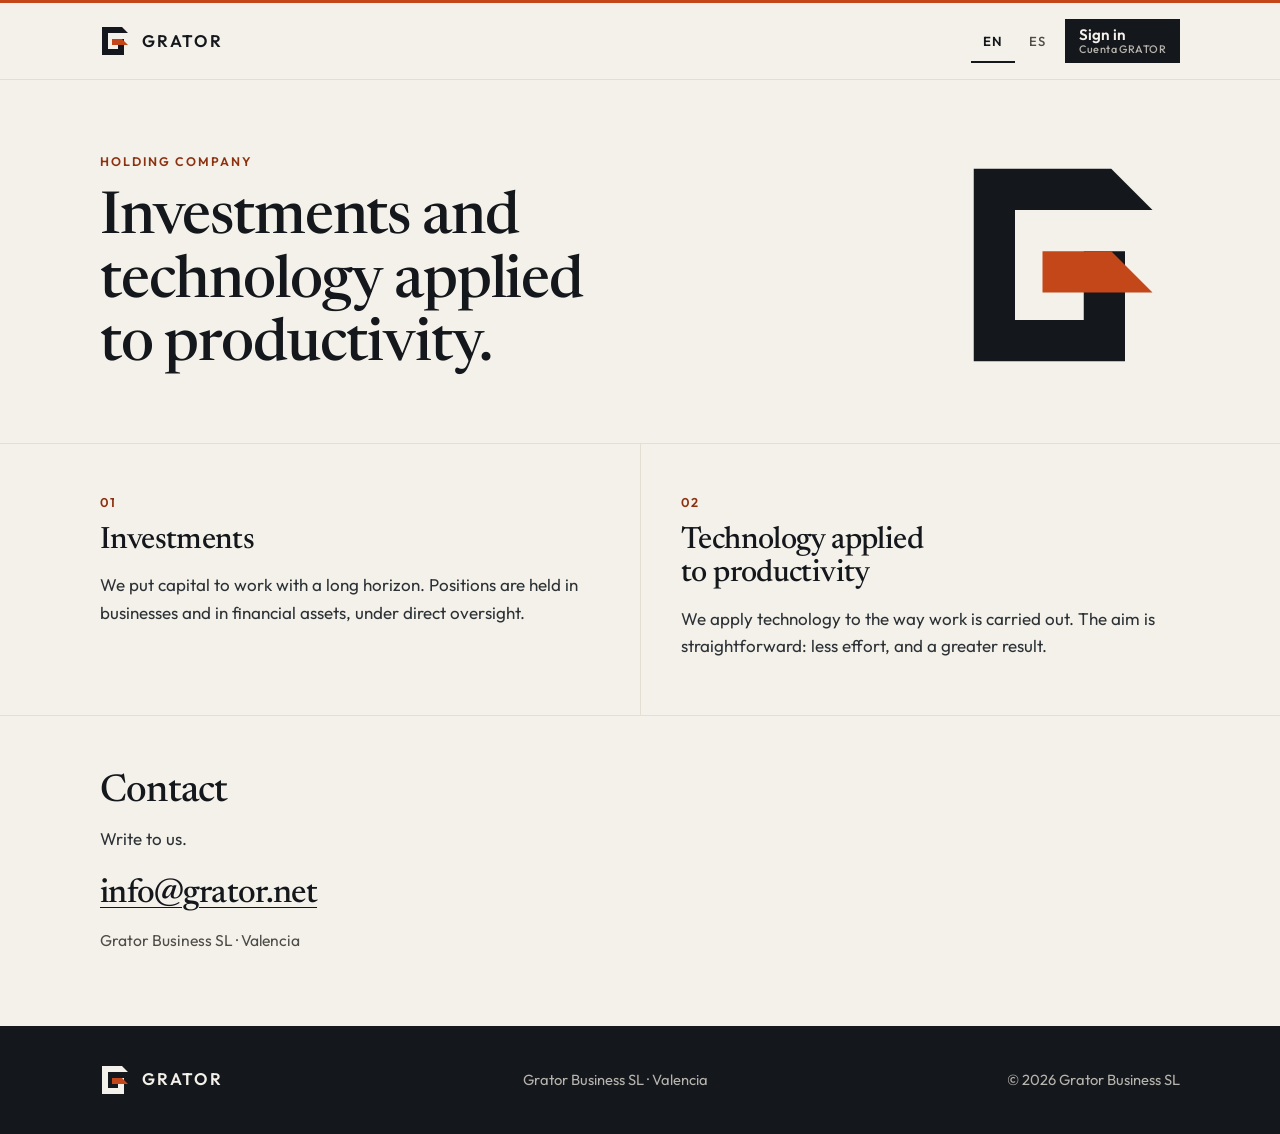
==== commit 4082d4ec: "Remove the public brand guidelines from the site. Visitors no longer get the Brand and Marca pages, " ====
--- a/index.html
+++ b/index.html
@@ -108,7 +108,6 @@
     </a>
     <p class="footer-meta">Grator Business SL · Valencia</p>
     <p class="footer-meta">© <span id="year">2026</span> Grator Business SL</p>
-    <a class="footer-link" href="/brand/">Brand</a>
   </div>
 </footer>
 <script>
--- a/assets/style.css
+++ b/assets/style.css
@@ -328,226 +328,6 @@
   font-size: 0.92rem;
 }
 
-.footer-link {
-  color: var(--bone);
-  text-decoration: none;
-  font-weight: 500;
-  min-height: 44px;
-  display: inline-flex;
-  align-items: center;
-}
-
-.footer-link:hover { text-decoration: underline; text-underline-offset: 0.18em; }
-
-.footer-link[aria-current="page"] { box-shadow: inset 0 -2px 0 var(--oxide); }
-
-/* Brand guide */
-.page-intro { padding: 64px 0 28px; }
-
-.page-intro h1 {
-  font-size: clamp(2.6rem, 6vw, 4.5rem);
-  margin-bottom: 14px;
-}
-
-.guide { padding-bottom: 28px; }
-
-.guide-block {
-  padding: 36px 0 40px;
-}
-
-.guide-block h2 {
-  font-size: clamp(1.7rem, 2.6vw, 2.2rem);
-  margin-bottom: 12px;
-}
-
-.guide-block .prose p + p { margin-top: 10px; }
-
-.stage {
-  margin-top: 28px;
-  display: grid;
-  gap: 16px;
-}
-
-.stage-row {
-  display: grid;
-  grid-template-columns: 1.2fr 1.6fr;
-  gap: 16px;
-}
-
-.panel {
-  background: var(--paper);
-  border: 1px solid var(--line);
-  padding: 28px;
-  display: flex;
-  align-items: center;
-  justify-content: center;
-  min-height: 180px;
-}
-
-.panel.dark { background: var(--ink); border-color: var(--ink); }
-
-.panel img.symbol { width: min(180px, 46%); height: auto; }
-
-.panel img.lockup { width: min(100%, 460px); height: auto; }
-
-.panel figcaption,
-.caption {
-  margin-top: 10px;
-  color: var(--stone);
-  font-size: 0.88rem;
-}
-
-figure { margin: 0; }
-
-.versions {
-  margin-top: 22px;
-  display: grid;
-  grid-template-columns: repeat(3, 1fr);
-  gap: 16px;
-}
-
-.version figcaption {
-  margin-top: 8px;
-  font-size: 0.9rem;
-  color: var(--graphite);
-}
-
-.version a,
-.caption a,
-.file-list a {
-  color: var(--oxide-deep);
-  font-weight: 600;
-  text-decoration-thickness: 1px;
-  text-underline-offset: 0.15em;
-}
-
-.space-row {
-  margin-top: 22px;
-  display: grid;
-  grid-template-columns: 220px 1fr;
-  gap: 28px;
-  align-items: center;
-}
-
-.clearspace {
-  display: block;
-  width: 220px;
-  height: auto;
-  aspect-ratio: 76 / 80;
-}
-
-.sizes {
-  display: flex;
-  align-items: flex-end;
-  gap: 28px;
-  margin-top: 18px;
-  flex-wrap: wrap;
-}
-
-.size-sample {
-  display: flex;
-  flex-direction: column;
-  align-items: flex-start;
-  gap: 8px;
-  color: var(--stone);
-  font-size: 0.82rem;
-}
-
-.swatches {
-  list-style: none;
-  margin: 22px 0 0;
-  padding: 0;
-  display: grid;
-  grid-template-columns: repeat(4, 1fr);
-  gap: 14px;
-}
-
-.swatch {
-  border: 1px solid var(--line);
-  background: var(--paper);
-  min-height: 100%;
-}
-
-.chip { display: block; height: 72px; border-bottom: 1px solid var(--line); }
-
-.swatch div { padding: 12px 12px 14px; }
-
-.swatch strong { display: block; font-weight: 600; font-size: 0.95rem; }
-
-.swatch code {
-  display: block;
-  margin: 4px 0;
-  font-family: var(--sans);
-  font-size: 0.85rem;
-  letter-spacing: 0.04em;
-  color: var(--ink);
-}
-
-.swatch span { color: var(--stone); font-size: 0.82rem; }
-
-.specimen { margin-top: 22px; display: grid; gap: 22px; }
-
-.specimen h3 {
-  font-family: var(--sans);
-  font-weight: 600;
-  font-size: 0.78rem;
-  letter-spacing: 0.14em;
-  text-transform: uppercase;
-  color: var(--oxide-deep);
-  margin-bottom: 8px;
-}
-
-.sample-serif {
-  font-family: var(--serif);
-  font-weight: 500;
-  font-size: clamp(1.8rem, 3vw, 2.6rem);
-  line-height: 1.15;
-  letter-spacing: -0.02em;
-}
-
-.sample-sans { font-size: 1.05rem; color: var(--graphite); max-width: 40em; }
-
-.sample-word {
-  font-weight: 600;
-  letter-spacing: 0.14em;
-  font-size: 1.4rem;
-}
-
-.rules {
-  margin: 16px 0 0;
-  padding: 0;
-  list-style: none;
-}
-
-.rules li {
-  padding: 10px 0;
-  border-top: 1px solid var(--line);
-  color: var(--graphite);
-}
-
-.file-list {
-  margin: 16px 0 0;
-  padding: 0;
-  list-style: none;
-}
-
-.file-list li {
-  display: flex;
-  justify-content: space-between;
-  gap: 16px;
-  flex-wrap: wrap;
-  padding: 10px 0;
-  border-top: 1px solid var(--line);
-  font-size: 0.95rem;
-}
-
-.file-list code {
-  font-family: var(--sans);
-  font-size: 0.88rem;
-}
-
-.file-list a { font-size: 0.92rem; }
-
 @media (max-width: 860px) {
   .hero { padding: 48px 0 40px; }
   .hero-grid { grid-template-columns: 1fr; gap: 28px; }
@@ -556,16 +336,10 @@
   .area,
   .area + .area { padding: 32px 0; border-left: 0; }
   .area + .area { border-top: 1px solid var(--line); }
-  .stage-row,
-  .versions,
-  .swatches,
-  .space-row { grid-template-columns: 1fr; }
-  .versions { grid-template-columns: 1fr; }
 }
 
 @media (max-width: 720px) {
   :root { --pad: 18px; }
-  .swatches { grid-template-columns: 1fr 1fr; }
   .header-row { min-height: 64px; }
   .brand img { width: 28px; height: 28px; }
   .brand-name { font-size: 0.92rem; letter-spacing: 0.12em; }
